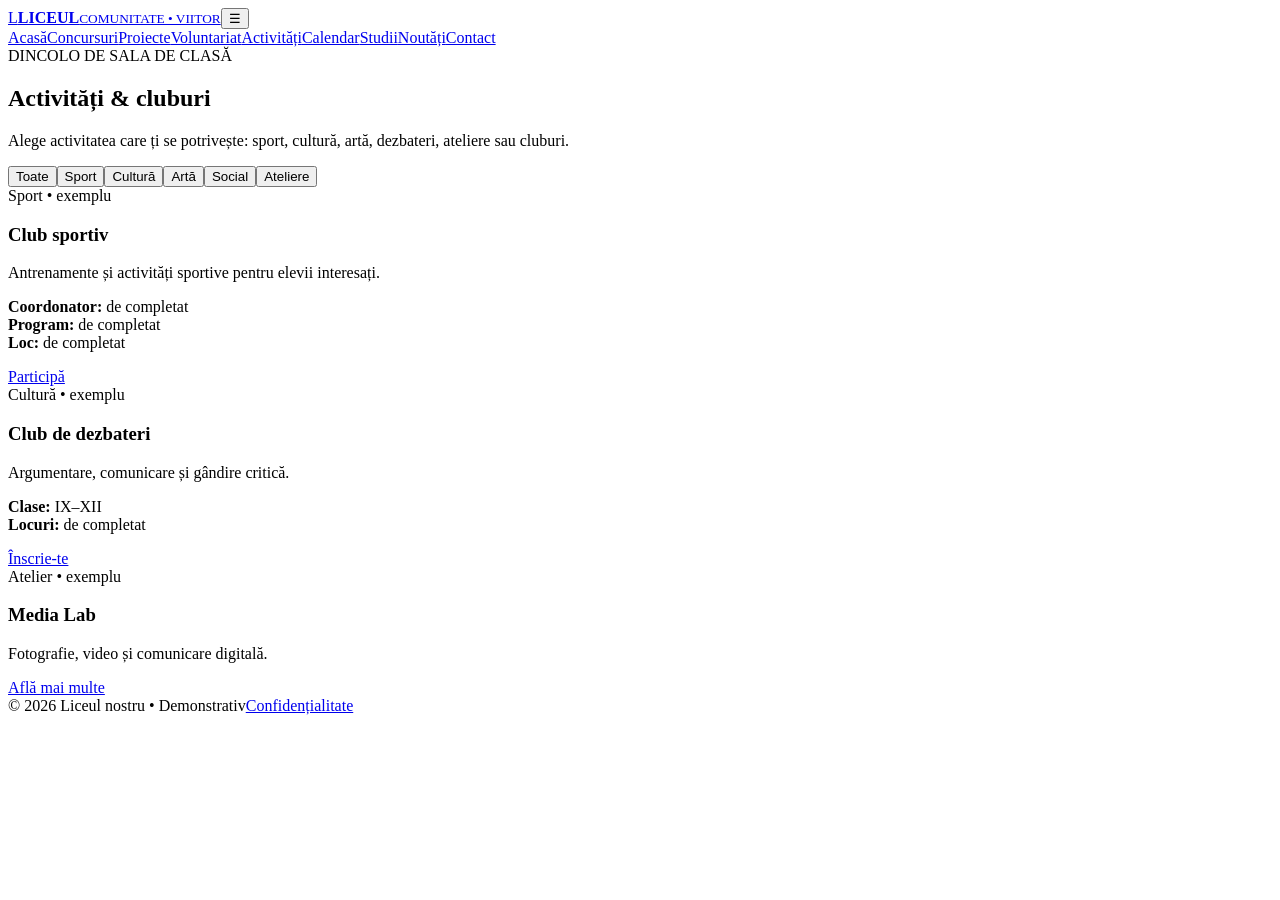
==== activitati.html @ 1648366e "Add files via upload" ====
<!doctype html><html lang="ro"><head><meta charset="utf-8"><meta name="viewport" content="width=device-width,initial-scale=1"><title>Activități — Colegiul ''Spiru Haret'' Ploiești</title><link rel="stylesheet" href="../assets/css/style.css"></head><body>
<header class="site-header"><a class="brand" href="../index.html"><span class="brand-mark">L</span><span><strong>LICEUL</strong><small>COMUNITATE • VIITOR</small></span></a><button class="menu-toggle">☰</button><nav class="main-nav"><a href="../index.html">Acasă</a><a href="concursuri.html">Concursuri</a><a href="proiecte.html">Proiecte</a><a href="voluntariat.html">Voluntariat</a><a class="active" href="activitati.html">Activități</a><a href="calendar.html">Calendar</a><a href="studii.html">Studii</a><a href="noutati.html">Noutăți</a><a href="contact.html">Contact</a></nav></header>
<section class="page-hero"><span class="eyebrow">DINCOLO DE SALA DE CLASĂ</span><h1>Activități & cluburi</h1><p>Alege activitatea care ți se potrivește: sport, cultură, artă, dezbateri, ateliere sau cluburi.</p></section>
<main class="content"><div class="filters"><button class="filter active" data-filter="all">Toate</button><button class="filter" data-filter="sport">Sport</button><button class="filter" data-filter="cultura">Cultură</button><button class="filter" data-filter="arta">Artă</button><button class="filter" data-filter="social">Social</button><button class="filter" data-filter="atelier">Ateliere</button></div><div class="cards">
<article class="card" data-category="sport"><span class="tag">Sport • exemplu</span><h3>Club sportiv</h3><p>Antrenamente și activități sportive pentru elevii interesați.</p><p><b>Coordonator:</b> de completat<br><b>Program:</b> de completat<br><b>Loc:</b> de completat</p><a class="btn btn-primary" href="contact.html">Participă</a></article>
<article class="card" data-category="cultura"><span class="tag">Cultură • exemplu</span><h3>Club de dezbateri</h3><p>Argumentare, comunicare și gândire critică.</p><p><b>Clase:</b> IX–XII<br><b>Locuri:</b> de completat</p><a class="btn btn-primary" href="contact.html">Înscrie-te</a></article>
<article class="card" data-category="atelier"><span class="tag">Atelier • exemplu</span><h3>Media Lab</h3><p>Fotografie, video și comunicare digitală.</p><a class="btn btn-primary" href="contact.html">Află mai multe</a></article>
</div></main><footer class="footer"><div class="footer-bottom"><span>© 2026 Liceul nostru • Demonstrativ</span><span><a href="legale.html">Confidențialitate</a></span></div></footer><script src="../assets/js/app.js"></script></body></html>
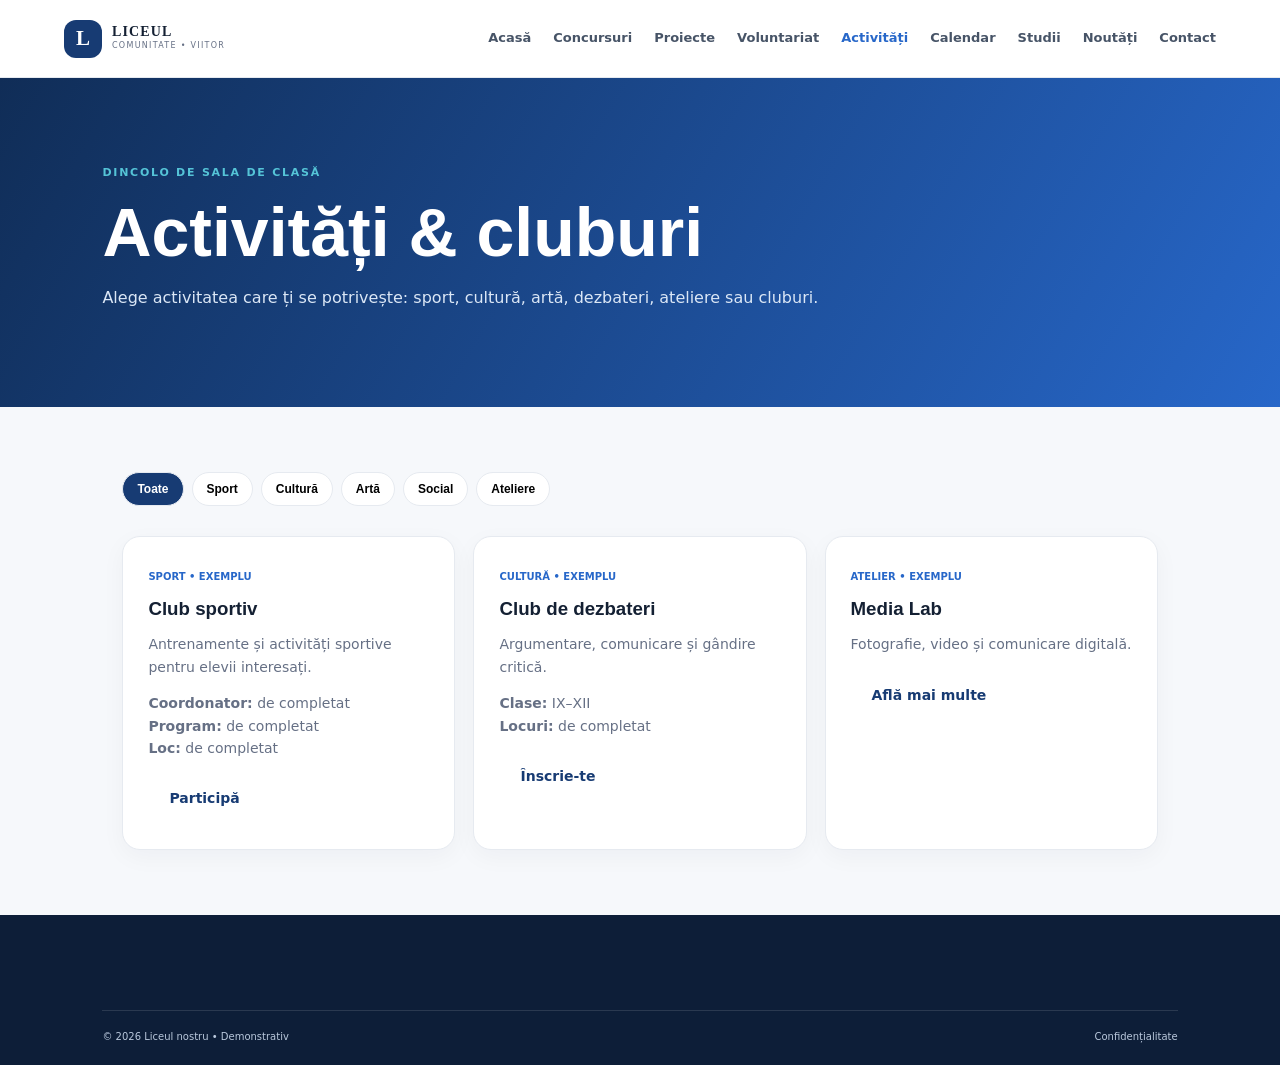
==== commit 99c0727c: "Add files via upload" ====
--- a/activitati.html
+++ b/activitati.html
@@ -1,8 +1,8 @@
-<!doctype html><html lang="ro"><head><meta charset="utf-8"><meta name="viewport" content="width=device-width,initial-scale=1"><title>Activități — Colegiul ''Spiru Haret'' Ploiești</title><link rel="stylesheet" href="../assets/css/style.css"></head><body>
-<header class="site-header"><a class="brand" href="../index.html"><span class="brand-mark">L</span><span><strong>LICEUL</strong><small>COMUNITATE • VIITOR</small></span></a><button class="menu-toggle">☰</button><nav class="main-nav"><a href="../index.html">Acasă</a><a href="concursuri.html">Concursuri</a><a href="proiecte.html">Proiecte</a><a href="voluntariat.html">Voluntariat</a><a class="active" href="activitati.html">Activități</a><a href="calendar.html">Calendar</a><a href="studii.html">Studii</a><a href="noutati.html">Noutăți</a><a href="contact.html">Contact</a></nav></header>
+<!doctype html><html lang="ro"><head><meta charset="utf-8"><meta name="viewport" content="width=device-width,initial-scale=1"><title>Activități — Colegiul ''Spiru Haret'' Ploiești</title><link rel="stylesheet" href="assets/css/style.css"></head><body>
+<header class="site-header"><a class="brand" href="index.html"><span class="brand-mark">L</span><span><strong>LICEUL</strong><small>COMUNITATE • VIITOR</small></span></a><button class="menu-toggle">☰</button><nav class="main-nav"><a href="index.html">Acasă</a><a href="concursuri.html">Concursuri</a><a href="proiecte.html">Proiecte</a><a href="voluntariat.html">Voluntariat</a><a class="active" href="activitati.html">Activități</a><a href="calendar.html">Calendar</a><a href="studii.html">Studii</a><a href="noutati.html">Noutăți</a><a href="contact.html">Contact</a></nav></header>
 <section class="page-hero"><span class="eyebrow">DINCOLO DE SALA DE CLASĂ</span><h1>Activități & cluburi</h1><p>Alege activitatea care ți se potrivește: sport, cultură, artă, dezbateri, ateliere sau cluburi.</p></section>
 <main class="content"><div class="filters"><button class="filter active" data-filter="all">Toate</button><button class="filter" data-filter="sport">Sport</button><button class="filter" data-filter="cultura">Cultură</button><button class="filter" data-filter="arta">Artă</button><button class="filter" data-filter="social">Social</button><button class="filter" data-filter="atelier">Ateliere</button></div><div class="cards">
 <article class="card" data-category="sport"><span class="tag">Sport • exemplu</span><h3>Club sportiv</h3><p>Antrenamente și activități sportive pentru elevii interesați.</p><p><b>Coordonator:</b> de completat<br><b>Program:</b> de completat<br><b>Loc:</b> de completat</p><a class="btn btn-primary" href="contact.html">Participă</a></article>
 <article class="card" data-category="cultura"><span class="tag">Cultură • exemplu</span><h3>Club de dezbateri</h3><p>Argumentare, comunicare și gândire critică.</p><p><b>Clase:</b> IX–XII<br><b>Locuri:</b> de completat</p><a class="btn btn-primary" href="contact.html">Înscrie-te</a></article>
 <article class="card" data-category="atelier"><span class="tag">Atelier • exemplu</span><h3>Media Lab</h3><p>Fotografie, video și comunicare digitală.</p><a class="btn btn-primary" href="contact.html">Află mai multe</a></article>
-</div></main><footer class="footer"><div class="footer-bottom"><span>© 2026 Liceul nostru • Demonstrativ</span><span><a href="legale.html">Confidențialitate</a></span></div></footer><script src="../assets/js/app.js"></script></body></html>+</div></main><footer class="footer"><div class="footer-bottom"><span>© 2026 Liceul nostru • Demonstrativ</span><span><a href="legale.html">Confidențialitate</a></span></div></footer><script src="assets/js/app.js"></script></body></html>
--- a/assets/css/style.css
+++ b/assets/css/style.css
@@ -0,0 +1,5 @@
+:root{--navy:#173b73;--blue:#2767c9;--cyan:#55c4d7;--ink:#142033;--muted:#667085;--bg:#f6f8fb;--white:#fff;--line:#e6eaf0;--radius:22px;--shadow:0 18px 50px rgba(20,32,51,.10)}
+*{box-sizing:border-box}html{scroll-behavior:smooth}body{margin:0;font-family:Inter,system-ui,sans-serif;color:var(--ink);background:var(--bg);line-height:1.6}a{color:inherit;text-decoration:none}.site-header{height:78px;background:rgba(255,255,255,.92);backdrop-filter:blur(16px);border-bottom:1px solid var(--line);display:flex;align-items:center;justify-content:space-between;padding:0 5%;position:sticky;top:0;z-index:20}.brand{display:flex;align-items:center;gap:10px}.brand-mark{width:38px;height:38px;border-radius:12px;background:var(--navy);color:#fff;display:grid;place-items:center;font:700 21px "Space Grotesk"}.brand strong{display:block;font:800 14px "Space Grotesk";letter-spacing:.08em}.brand small{display:block;font-size:8px;letter-spacing:.16em;color:var(--muted)}.main-nav{display:flex;gap:22px;align-items:center;font-size:13px;font-weight:600}.main-nav a{padding:9px 0;color:#475467}.main-nav a:hover,.main-nav .active{color:var(--blue)}.menu-toggle{display:none;border:0;background:none;font-size:25px}.hero{min-height:650px;background:linear-gradient(110deg,rgba(8,28,57,.96),rgba(23,59,115,.78)),url("https://images.unsplash.com/photo-1523050854058-8df90110c9f1?auto=format&fit=crop&w=1800&q=85") center/cover;display:flex;align-items:center;justify-content:space-between;padding:80px 9%;color:white;gap:60px}.hero-content{max-width:720px}.eyebrow{font-size:11px;font-weight:800;letter-spacing:.16em;color:var(--cyan)}h1,h2,h3{font-family:"Space Grotesk",Inter,sans-serif;line-height:1.08}h1{font-size:clamp(48px,7vw,86px);margin:20px 0}.hero h1 span{color:#78d7e2}.hero p{font-size:18px;max-width:650px;color:#e4edf8}.hero-actions{display:flex;gap:14px;margin-top:30px;flex-wrap:wrap}.btn{display:inline-flex;align-items:center;gap:12px;padding:14px 21px;border-radius:12px;font-weight:700;font-size:14px}.btn-primary{background:#fff;color:var(--navy)}.btn-primary:hover{transform:translateY(-2px)}.btn-ghost{border:1px solid rgba(255,255,255,.35);color:#fff}.hero-card{width:290px;background:rgba(255,255,255,.10);border:1px solid rgba(255,255,255,.2);backdrop-filter:blur(16px);border-radius:24px;padding:25px}.hero-card span{font-size:10px;color:#7bd8e3}.hero-card strong{display:block;margin-top:3px;font-size:13px}.hero-card p{font-size:12px;margin:3px 0 20px;color:#cbd8e9}.section{padding:95px 8%;max-width:1400px;margin:auto}.section-heading{max-width:720px;margin-bottom:42px}.section h2{font-size:clamp(34px,4vw,54px);margin:13px 0}.section-heading p{color:var(--muted)}.opportunity-grid{display:grid;grid-template-columns:repeat(5,1fr);gap:15px}.op-card{background:#fff;border:1px solid var(--line);border-radius:18px;padding:25px;transition:.25s;box-shadow:0 5px 20px rgba(20,32,51,.03)}.op-card:hover{transform:translateY(-7px);box-shadow:var(--shadow);border-color:#cbd9ec}.op-card span{font-size:30px}.op-card h3{font-size:20px;margin:22px 0 7px}.op-card p{font-size:13px;color:var(--muted);min-height:42px}.op-card b{font-size:12px;color:var(--blue)}.split{display:grid;grid-template-columns:1fr 1fr;gap:90px;align-items:center}.split>div:first-child{padding-right:20px}.split p{color:var(--muted);max-width:580px}.text-link{display:inline-block;color:var(--blue);font-weight:800;margin-top:14px}.feature-list{border-top:1px solid var(--line)}.feature-list div{display:grid;grid-template-columns:50px 1fr;gap:4px;padding:20px 0;border-bottom:1px solid var(--line)}.feature-list span{grid-row:span 2;font-size:11px;color:var(--blue);font-weight:800}.feature-list b{font-size:15px}.feature-list small{color:var(--muted)}.dark-section{max-width:none;background:var(--navy);color:white}.dark-section>.section-heading,.dark-section>.news-grid,.dark-section>.demo-note{max-width:1240px;margin-left:auto;margin-right:auto}.light p{color:#b9c8dc}.news-grid{display:grid;grid-template-columns:repeat(3,1fr);gap:18px}.news-card{border:1px solid rgba(255,255,255,.14);border-radius:18px;padding:28px;background:rgba(255,255,255,.05)}.news-card .date{font-size:10px;color:var(--cyan);font-weight:800;letter-spacing:.1em}.news-card h3{font-size:23px}.news-card p{color:#c3d0df;font-size:14px}.news-card a{font-weight:700;font-size:13px}.demo-note{font-size:11px;color:#91a7c2;margin-top:25px}.erasmus-banner{display:flex;justify-content:space-between;align-items:center;gap:40px}.erasmus-banner>div{max-width:750px}.erasmus-banner p{color:var(--muted)}.erasmus-banner .btn-primary{background:var(--navy);color:#fff}.footer{background:#0d1e38;color:#b9c8dc;padding:55px 8% 20px}.footer-top{display:grid;grid-template-columns:2fr 1fr 1fr 1fr;gap:45px;max-width:1240px;margin:auto}.footer .brand strong{color:#fff}.footer h4{color:#fff;margin-top:0}.footer-top a,.footer-top p{font-size:12px;display:block;margin:8px 0}.footer-bottom{border-top:1px solid rgba(255,255,255,.12);max-width:1240px;margin:40px auto 0;padding-top:18px;display:flex;justify-content:space-between;font-size:10px}.inverse .brand-mark{background:#fff;color:var(--navy)}
+.page-hero{padding:80px 8%;background:linear-gradient(120deg,#102d57,#2767c9);color:#fff}.page-hero h1{font-size:clamp(42px,6vw,68px);margin:12px 0}.page-hero p{max-width:720px;color:#dbe7f6}.content{max-width:1240px;margin:auto;padding:65px 8%}.cards{display:grid;grid-template-columns:repeat(3,1fr);gap:18px}.card{background:#fff;border:1px solid var(--line);border-radius:18px;padding:25px;box-shadow:0 7px 24px rgba(20,32,51,.04)}.card .tag{font-size:10px;color:var(--blue);font-weight:800;text-transform:uppercase}.card h3{margin:12px 0 8px}.card p{font-size:14px;color:var(--muted)}.filters{display:flex;gap:8px;flex-wrap:wrap;margin-bottom:30px}.filter{border:1px solid var(--line);background:#fff;border-radius:999px;padding:9px 14px;font-size:12px;font-weight:700;cursor:pointer}.filter.active{background:var(--navy);color:#fff}.search{width:100%;max-width:450px;padding:13px 16px;border:1px solid var(--line);border-radius:12px;margin-bottom:20px}.demo{background:#fff7e5;border:1px solid #f0d89c;border-radius:14px;padding:15px;font-size:12px;color:#765d1b;margin:20px 0}.toolbox{background:#fff;border:1px solid var(--line);border-radius:20px;padding:25px;box-shadow:var(--shadow);max-width:760px}.toolbox select{padding:12px;border:1px solid var(--line);border-radius:10px;margin:10px 0;width:100%;font:inherit}.result{background:#f0f6ff;border-radius:15px;padding:18px;margin-top:12px}.calendar{display:grid;grid-template-columns:repeat(7,1fr);gap:8px}.cal-head{font-weight:800;font-size:11px;color:var(--muted);padding:8px}.day{min-height:100px;background:#fff;border:1px solid var(--line);border-radius:12px;padding:10px;font-size:12px}.day b{display:block}.event{margin-top:7px;background:#eaf4ff;border-left:3px solid var(--blue);padding:5px;font-size:10px}.gallery{display:grid;grid-template-columns:repeat(4,1fr);gap:12px}.gallery div{aspect-ratio:1/1;border-radius:16px;background-size:cover;background-position:center;cursor:pointer}.contact-grid{display:grid;grid-template-columns:1fr 1fr;gap:20px}.contact-box{background:#fff;border:1px solid var(--line);border-radius:18px;padding:25px}.contact-box input,.contact-box textarea{width:100%;padding:12px;margin:7px 0;border:1px solid var(--line);border-radius:10px;font:inherit}.contact-box textarea{min-height:130px}.modal{display:none;position:fixed;inset:0;background:rgba(0,0,0,.8);z-index:50;align-items:center;justify-content:center;padding:25px}.modal.open{display:flex}.modal img{max-width:90vw;max-height:85vh;border-radius:12px}
+@media(max-width:1050px){.main-nav{gap:13px}.opportunity-grid{grid-template-columns:repeat(3,1fr)}.hero-card{display:none}.footer-top{grid-template-columns:1fr 1fr}.cards{grid-template-columns:repeat(2,1fr)}}
+@media(max-width:760px){.site-header{padding:0 5%}.menu-toggle{display:block}.main-nav{display:none;position:absolute;left:0;right:0;top:78px;background:#fff;padding:20px 7%;flex-direction:column;align-items:flex-start;border-bottom:1px solid var(--line)}.main-nav.open{display:flex}.hero{padding:65px 7%;min-height:600px}.section,.content{padding:65px 6%}.opportunity-grid,.news-grid,.cards,.split,.contact-grid{grid-template-columns:1fr}.opportunity-grid{gap:10px}.op-card{display:block}.gallery{grid-template-columns:repeat(2,1fr)}.footer-top{grid-template-columns:1fr}.footer-bottom{flex-direction:column;gap:10px}.calendar{overflow:auto;grid-template-columns:repeat(7,minmax(95px,1fr));min-width:680px}.erasmus-banner{display:block}}
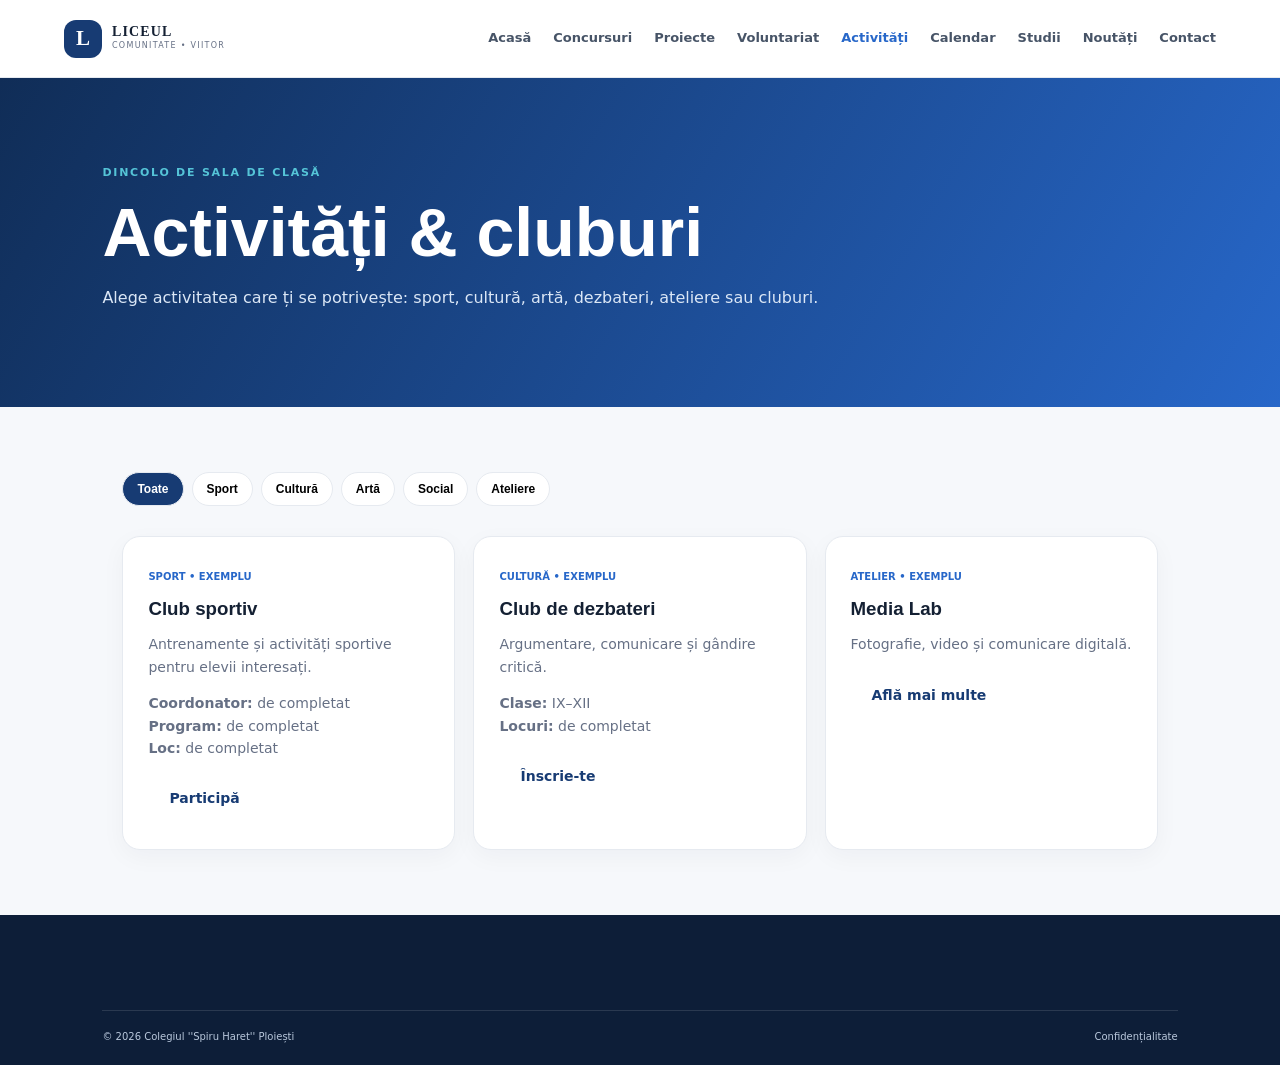
==== commit 9cf04f1d: "Update activitati.html" ====
--- a/activitati.html
+++ b/activitati.html
@@ -5,4 +5,4 @@
 <article class="card" data-category="sport"><span class="tag">Sport • exemplu</span><h3>Club sportiv</h3><p>Antrenamente și activități sportive pentru elevii interesați.</p><p><b>Coordonator:</b> de completat<br><b>Program:</b> de completat<br><b>Loc:</b> de completat</p><a class="btn btn-primary" href="contact.html">Participă</a></article>
 <article class="card" data-category="cultura"><span class="tag">Cultură • exemplu</span><h3>Club de dezbateri</h3><p>Argumentare, comunicare și gândire critică.</p><p><b>Clase:</b> IX–XII<br><b>Locuri:</b> de completat</p><a class="btn btn-primary" href="contact.html">Înscrie-te</a></article>
 <article class="card" data-category="atelier"><span class="tag">Atelier • exemplu</span><h3>Media Lab</h3><p>Fotografie, video și comunicare digitală.</p><a class="btn btn-primary" href="contact.html">Află mai multe</a></article>
-</div></main><footer class="footer"><div class="footer-bottom"><span>© 2026 Liceul nostru • Demonstrativ</span><span><a href="legale.html">Confidențialitate</a></span></div></footer><script src="assets/js/app.js"></script></body></html>+</div></main><footer class="footer"><div class="footer-bottom"><span>© 2026  Colegiul ''Spiru Haret'' Ploiești </span><span><a href="legale.html">Confidențialitate</a></span></div></footer><script src="assets/js/app.js"></script></body></html>
